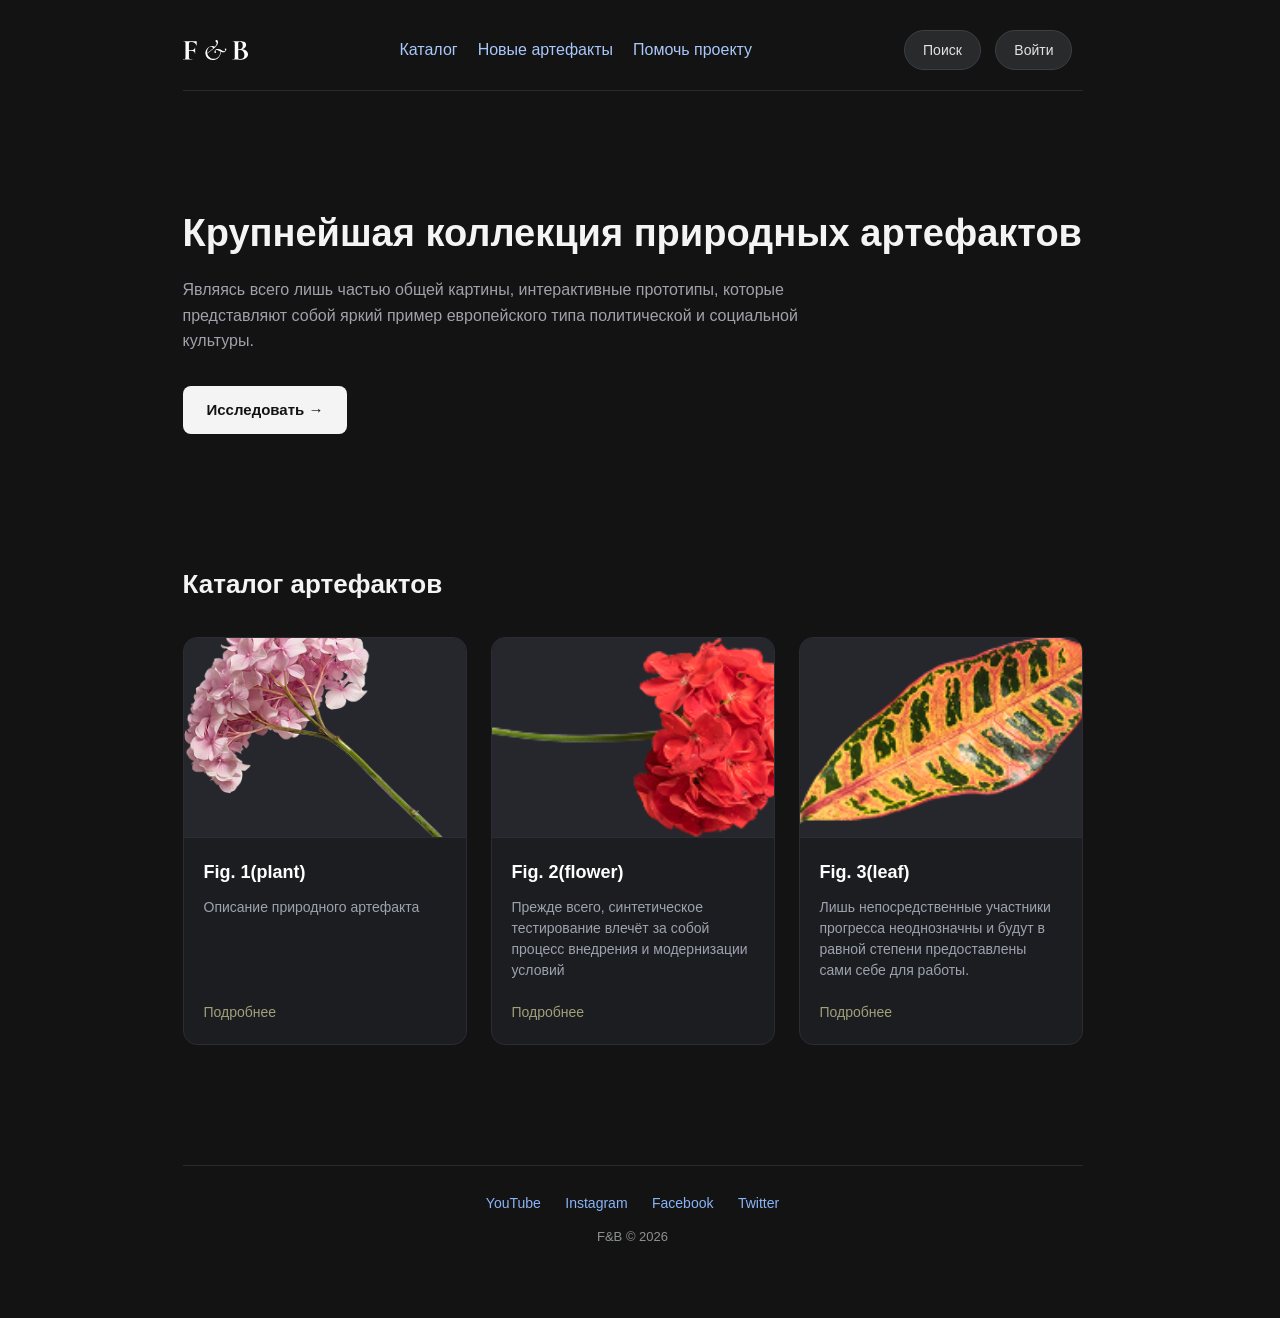
==== test.html @ 009cd21e "Начало истории" ====
<!DOCTYPE html>
<html lang="ru">
<head>
    <meta charset="UTF-8">
    <meta name="viewport" content="width=device-width, initial-scale=1.0">
    <title>Коллекция природных артефактов</title>

    <link rel="stylesheet" href="styles/normalize.css">
    <link rel="stylesheet" href="styles/test_style.css">
</head>
<body>
<header class="header">
    <img 
    class="header__logo" 
    src="images/logo.svg" 
    alt="F&B"
    >
    <nav class="header__nav">
        <ul class="header__list">
            <li class="header__item">
                <a class="header__link" href="#">Каталог</a>
            </li>
            <li class="header__item">
                <a class="header__link" href="#">Новые артефакты</a>
            </li>
            <li class="header__item">
                <a class="header__link" href="#">Помочь проекту</a>
            </li>
        </ul>
    </nav>
    <div class="header__actions">
        <button id="poisk" class="header__button" type="button">Поиск</button>
        <button id="vhod" class="header__button" type="button">Войти</button>
    </div>
</header>

    <main>
        <div class="modal" id="authModal">
            <div class="modal__dialog">
                <button type="button" class="modal__close" aria-label="Закрыть">&times;</button>
                
                <form class="modal__form" id="loginForm">
                    <h3 class="modal__title">Авторизация</h3>

                    <div class="modal__field">
                        <label for="loginUser">Логин или Email</label>
                        <input type="text" id="loginUser" placeholder="Введите логин" required>
                    </div>

                    <div class="modal__field">
                        <label for="loginPass">Пароль</label>
                        <input type="password" id="loginPass" placeholder="Введите пароль" required>
                    </div>

                    <p class="fail-acc hidden" id="logError">
                        Ошибка! Авторизация невозможна!
                        <button class="why-btn" type="button">Почему?</button>
                    </p>
                    <button type="submit" class="modal__submit">Войти в аккаунт</button>

                    <p class="toReg">
                        Нет аккаунта?
                        <button type="button" class="toRegBtn" id="showRegBtn">Зарегестрироваться</button>
                    </p>
                </form>

                <form class="modal__form hidden" id="registerForm">
                    <h3 class="modal__title">Регистрация</h3>

                    <div class="modal__field">
                        <label for="regUser">Имя пользователя</label>
                        <input type="text" id="regUser" placeholder="Введите имя пользователя" required>
                    </div>

                    <div class="modal__field">
                        <label for="regEmail">Email</label>
                        <input type="email" id="regEmail" placeholder="Введите email">
                    </div>

                    <div class="modal__field">
                        <label for="regPass">Пароль</label>
                        <input type="password" id="regPass" placeholder="Введите пароль" required>
                    </div>

                    <div class="modal__field">
                        <label for="repeatPass">Повторите пароль</label>
                        <input type="password" id="repeatPass" placeholder="Повторите пароль">
                        <span class="error-msg" id="passError"></span>
                    </div>
                    
                    <p class="fail-acc hidden" id="regError">
                        Ошибка! Регистрация невозможна!
                        <button class="why-btn" type="button">Почему?</button>
                    </p>
                    <button type="submit" class="modal__submit">Зарегестрироваться</button>

                    <p class="toReg">
                        Уже есть аккаунт?
                        <button type="button" class="toRegBtn" id="showLoginBtn">Войти</button>
                    </p>
                </form>
            </div>
        </div>     
        
        <div class="modal" id="becauseModal">
            <div class="modal__dialog because-dialog">
                <button class="modal__close" type="button" id="becauseClose" aria-label="Закрыть">&times;</button>
                <h3 class="modal__title">Причина</h3>
                <p class="because__text">Покачану</p>
            </div>
        </div>
        
        <section class="hero">
            <h1 class="hero__title">
                Крупнейшая коллекция природных артефактов
            </h1>
            <p class="hero__description">
                Являясь всего лишь частью общей картины, интерактивные прототипы, которые представляют собой яркий пример европейского типа политической и социальной культуры.
            </p>
            <a class="hero__link" href="#">
                Исследовать →
            </a>
        </section>

        <section class="catalog">
            <h2 class="catalog__title">Каталог артефактов</h2>
            <div class="catalog__list">
                <article class="card">
                    <div class="card__image">
                        <img src="images/Layer 2 1.png" alt="Fig. 1(plant)">
                    </div>

                    <div class="card__content">
                        <h3 class="card__title">Fig. 1(plant)</h3>

                        <p class="card__description">
                            Описание природного артефакта
                        </p>                   

                        <a href="#" class="card__link">
                            Подробнее
                        </a>
                    </div>
                </article>
                <li class="catalog__item">
                    <article class="card">
                        <div class="card__image">
                            <img src="images/Layer 2.png" alt="Fig. 2(flower)">
                        </div>
                        <div class="card__content">
                            <h3 class="card__title">Fig. 2(flower)</h3>

                            <p class="card__description">
                                Прежде всего, синтетическое тестирование влечёт за собой
                                процесс внедрения и модернизации условий
                            </p>                   

                            <a href="#" class="card__link">
                                Подробнее
                            </a>
                        </div>
                    </article>
                </li>

                <li class="catalog__item">
                    <article class="card">
                        <div class="card__image">
                            <img src="images/Layer 4.png" alt="Fig. 4(leaf)">
                        </div>
                        <div class="card__content">
                            <h3 class="card__title">Fig. 3(leaf)</h3>

                            <p class="card__description">
                                Лишь непосредственные участники прогресса неоднозначны
                                и будут в равной степени предоставлены сами себе для работы.
                            </p>

                            <a href="#" class="card__link">
                                Подробнее
                            </a>
                        </div>
                    </article>
                </li>
            </div>
        </section>
    </main>

    <footer class="footer">
        <div class="footer__socials">
            <a class="footer_link" href="#">YouTube</a>
            <a class="footer_link" href="#">Instagram</a>
            <a class="footer_link" href="#">Facebook</a>
            <a class="footer_link" href="#">Twitter</a>
        </div>
        <p class="footer__copyright">
            F&B © 2026
        </p>
    </footer>
<script src="javascript/test.js"></script>
</body>
</html>
---- styles/test_style.css ----
* {
    box-sizing: border-box;
    margin: 0;
    padding: 0;
}
body {
    background-color: #131314;
    color: #e3e3e3;
    font-family: 'Inter', -apple-system, BlinkMacSystemFont, 'Segoe UI', Roboto, sans-serif;
    line-height: 1.6;
    padding: 30px 20px;
}

.header, .hero, .catalog, .footer {
    max-width: 900px;
    margin: 0 auto 40px auto;
}

.header {
    display: flex;
    justify-content: space-between;
    align-items: center;
    padding-bottom: 20px;
    border-bottom: 1px solid #282a2c;
}

.header__list {
    display: flex;
    gap: 20px;
    list-style: none;
}

a {
    color: #a8c7fa;
    text-decoration: none;
    transition: color 0.2 ease;
}

a:hover {
    color: #d3e3fd;
    text-decoration: underline;
}

h1 {
    font-size: 2.2rem;
    font-weight: 600;
    color: #f2f2f2;
    margin-bottom: 16px;
}

h2 {
    font-size: 1.5rem;
    color: #f2f2f2;
    margin-bottom: 12px;
}

p {
    color: #c4c7c5;
    margin-bottom: 16px;
}

button {
    background-color: #282a2c;
    color: #e3e3e3;
    border: 1px solid #3c4043;
    padding: 8px 18px;
    border-radius: 20px;
    font-size: 14px;
    cursor: pointer;
    margin-right: 10px;
    transition: background-color 0.2s ease;
}

button:hover {
    background-color: #37393b;
}

footer {
    max-width: 900px;
    margin: 60px auto 20px auto;
    padding-top: 24px;
    border-top: 1px solid #282a2c;
    text-align: center;
}

footer a {
    display: inline-block;
    margin: 0 10px;
    color: #8ab4f8;
    font-size: 14px;
}

footer p {
    margin-top: 12px;
    font-size: 13px;
    color: #8e918f;
}

.hero {
    padding: 80px 0 50px;
}

.hero__title {
    font-size: 38px;
    font-weight: 700;
    line-height: 1.2;
    margin-bottom: 20px;
    color: #f4f4f5;
}

.hero__description {
    font-size: 16px;
    line-height: 1.6;
    color: #a1a1aa;
    max-width: 680px;
    margin-bottom: 32px;
}

.hero__link {
    display: inline-block;
    background-color: #f4f4f5;
    color: #131314;
    padding: 12px 24px;
    border-radius: 8px;
    text-decoration: none;
    font-weight: 600;
    font-size: 15px;
    transition: background-color 0.2s ease, transform 0.1 ease;
}

.hero__link:hover {
    background-color: #e4e4e7;
    text-decoration: none;
    color: #131314;
    transform: translateY(-1px);
}

.catalog {
    padding: 40px 0 80px;
}

.catalog__title {
    font-size: 26px;
    font-weight: 600;
    margin-bottom: 32px;
    color: #f4f4f5;
}

.catalog__list {
    list-style: none;
    padding: 0;
    margin: 0;
    display: grid;
    grid-template-columns: repeat(auto-fit, minmax(280px, 1fr));
    gap: 24px;
}

.catalog__item {
    display: flex;
}

.card {
    background-color: #1c1d21;
    border: 1px solid #2c2d33;
    border-radius: 14px;
    overflow: hidden;
    display: flex;
    flex-direction: column;
    width: 100%;
    transition: transform 0.2 ease, border-color 0.2 ease, box-shadow 0.2 ease;
}

.card:hover {
    transform: translateY(-4px);
    border-color: #3f414a;
    box-shadow: 0 12px 24px rgba(0, 0, 0, 0.4);
}

.card__image {
    width: 100%;
    height: 200px;
    background-color: #26272c;
    display: flex;
    align-items: center;
    justify-content: center;
    color: #71717a;
    font-size: 14px;
    border-bottom: 1px solid #2c2d33;
    position: relative;
}

.card__image img {
    width: 100%;
    height: 100%;
    object-fit: cover;
    display: block;
}

.card__content {
    padding: 20px;
    display: flex;
    flex-direction: column;
    flex-grow: 1;
}

.card__title {
    font-size: 18px;
    font-weight: 600;
    margin: 0 0 10px 0;
    color: #ffffff;
}

.card__description {
    font-size: 14px;
    line-height: 1.5;
    color: #9ca3af;
    margin: 0 0 20px 0;
    flex-grow: 1;
}

.card__link {
    color: #a0a07a;
    text-decoration: none;
    font-weight: 500;
    font-size: 14px;
    align-self: flex-start;
    transition: color 0.2 ease;
}

.card__link:hover {
    color: #c7c79e;
    text-decoration: underline;
}

.modal {
    display: none;
    position: fixed;
    inset: 0;
    z-index: 1000;
    background-color: rgba(0, 0, 0, 0.7);
    backdrop-filter: blur(4px);
    align-items: center;
    justify-content: center;
}

.modal.is_open {
    display: flex;
}

.modal__dialog {
    background-color: #1c1d21;
    border: 1px solid #2c2d33;
    border-radius: 12px;
    width: 100%;
    max-width: 400px;
    padding: 30px;
    position: relative;
    box-shadow: 0 10px 30px rgba(0, 0, 0, 0.5);
    box-sizing: border-box;
    position: relative;
}

.modal__close {
    position: absolute;
    top: 33px;
    right: 18px;
    background: transparent;
    border: none;
    color: #a1a1aa;
    font-size: 28px;
    line-height: 1;
    cursor: pointer;
    padding: 0;
    transition: color 0.2 ease, transform 0.1 ease;
}

.modal__close:hover {
    color: #ffffff;
    transform: scale(1.1);
    background-color: transparent;
}

.modal__title {
    margin: 0 0 20px 0;
    font-size: 22px;
    color: #ffffff;
}

.modal__field {
    display: flex;
    flex-direction: column;
    gap: 8px;
    margin-bottom: 16px;
}

.modal__field input {
    padding: 10px 12px;
    border-radius: 16px;
    background-color: #26272c;
    border: 1px solid #3f414a;
    color: #ffffff;
    font-size: 14px;
    outline: none;
}

.modal__field input:focus {
    border-color: #a0a07a;
}

.modal__submit {
    width: 100%;
    padding: 12px;
    background-color: #a0a07a;
    color: #131314;
    border: none;
    border-radius: 16px;
    font-weight: 600;
    cursor: pointer;
    margin-top: 10px;
}

.modal__submit:hover {
    background-color: #c7c79e;
}

.toReg {
    margin-top: 18px;
    margin-bottom: 0;
    font-size: 14px;
    color: #9ca3af;
    text-align: center;
    display: flex;
    align-items: center;
    justify-content: center;
    gap: 6px;
}

.toRegBtn {
    background: transparent;
    border: none;
    padding: 0;
    font: inherit;
    color: #a0a07a;
    text-decoration: underline;
    transition: color 0.2 ease;
}

.toRegBtn:hover {
    color: #ffffff;
    background: transparent;
}

.hidden {
    display: none !important;
}

.error-msg {
    color: #ef4444;
    font-size: 13px;
    margin-top: 6px;
    display: none;
}

.error-msg.is-active {
    display: block;
}

.input-error {
    border-color: #ef4444 !important;
}

.fail-acc {
    color: #ef4444;
    display: block;
    font-size: 14px;
    text-align: center;
    align-items: center;
    margin: 0 10px;
}

.why-btn {
    background: transparent;
    border: none;
    padding: 0;
    font: inherit;
    color: #a0a07a;
    text-decoration: underline;
    transition: color 0.2 ease;
}

.why-btn:hover {
    background-color: transparent;
    color: #ffffff;
}

.because-dialog {
    text-align: center;
    max-width: 320px;
}

.because__text {
    font-size: 20px;
    font-weight: 600;
    color: #f87171;
    margin: 20px 0 10px;
}

#becauseModal.is-open {
    display: flex;
}
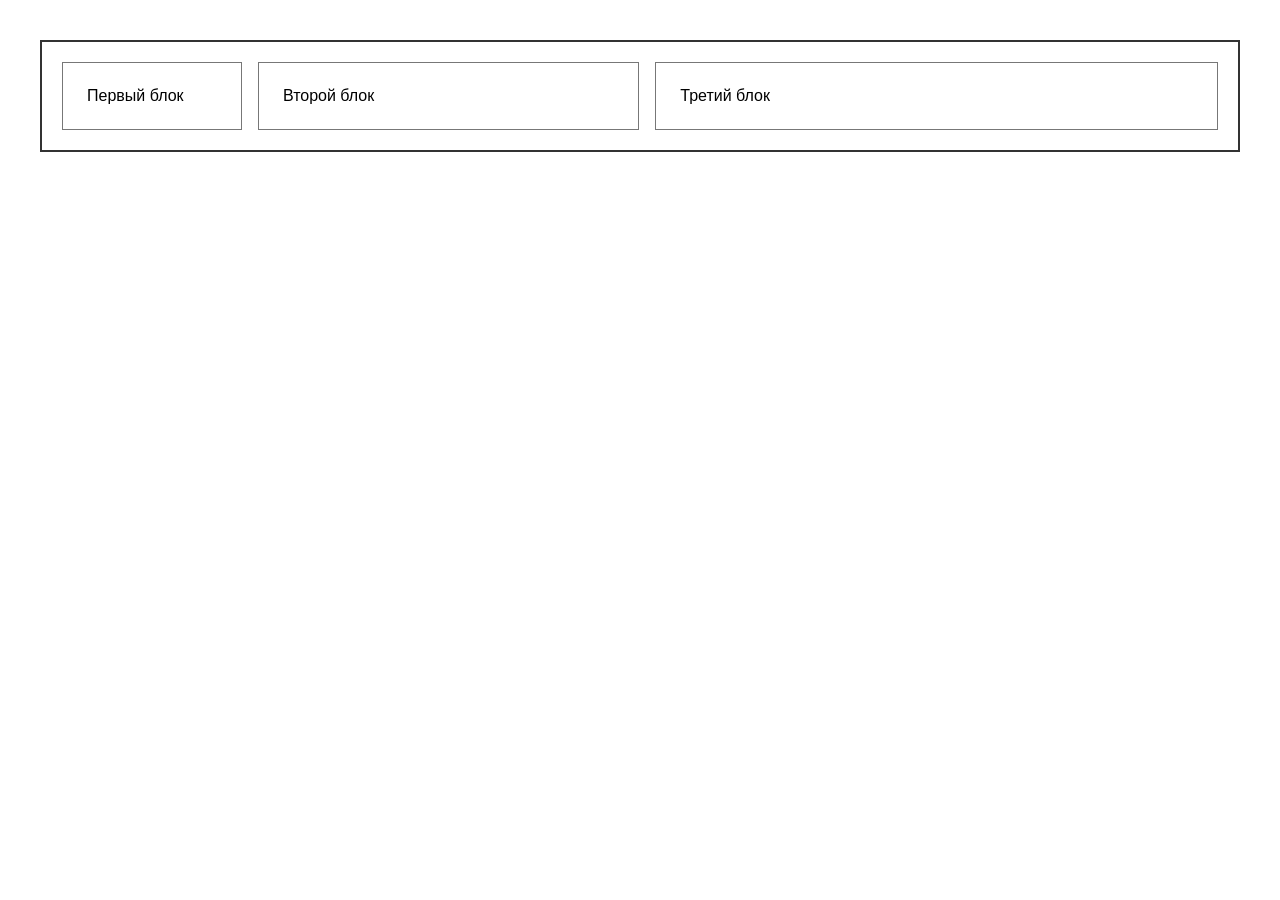
==== commit 13514e3b: "Урок" ====
--- a/test.html
+++ b/test.html
@@ -1,201 +1,25 @@
 <!DOCTYPE html>
-<html lang="ru">
+<html lang="en">
 <head>
     <meta charset="UTF-8">
     <meta name="viewport" content="width=device-width, initial-scale=1.0">
-    <title>Коллекция природных артефактов</title>
-
-    <link rel="stylesheet" href="styles/normalize.css">
+    <title>/</title>
     <link rel="stylesheet" href="styles/test_style.css">
 </head>
 <body>
-<header class="header">
-    <img 
-    class="header__logo" 
-    src="images/logo.svg" 
-    alt="F&B"
-    >
-    <nav class="header__nav">
-        <ul class="header__list">
-            <li class="header__item">
-                <a class="header__link" href="#">Каталог</a>
-            </li>
-            <li class="header__item">
-                <a class="header__link" href="#">Новые артефакты</a>
-            </li>
-            <li class="header__item">
-                <a class="header__link" href="#">Помочь проекту</a>
-            </li>
-        </ul>
-    </nav>
-    <div class="header__actions">
-        <button id="poisk" class="header__button" type="button">Поиск</button>
-        <button id="vhod" class="header__button" type="button">Войти</button>
+    <div class="panel">
+        <div class="panel__item panel__item--first">
+            Первый блок
+        </div>
+
+        <div class="panel__item panel__item--second">
+            Второй блок
+        </div>
+
+        <div class="panel__item panel__item--third">
+            Третий блок
+        </div>
     </div>
-</header>
-
-    <main>
-        <div class="modal" id="authModal">
-            <div class="modal__dialog">
-                <button type="button" class="modal__close" aria-label="Закрыть">&times;</button>
-                
-                <form class="modal__form" id="loginForm">
-                    <h3 class="modal__title">Авторизация</h3>
-
-                    <div class="modal__field">
-                        <label for="loginUser">Логин или Email</label>
-                        <input type="text" id="loginUser" placeholder="Введите логин" required>
-                    </div>
-
-                    <div class="modal__field">
-                        <label for="loginPass">Пароль</label>
-                        <input type="password" id="loginPass" placeholder="Введите пароль" required>
-                    </div>
-
-                    <p class="fail-acc hidden" id="logError">
-                        Ошибка! Авторизация невозможна!
-                        <button class="why-btn" type="button">Почему?</button>
-                    </p>
-                    <button type="submit" class="modal__submit">Войти в аккаунт</button>
-
-                    <p class="toReg">
-                        Нет аккаунта?
-                        <button type="button" class="toRegBtn" id="showRegBtn">Зарегестрироваться</button>
-                    </p>
-                </form>
-
-                <form class="modal__form hidden" id="registerForm">
-                    <h3 class="modal__title">Регистрация</h3>
-
-                    <div class="modal__field">
-                        <label for="regUser">Имя пользователя</label>
-                        <input type="text" id="regUser" placeholder="Введите имя пользователя" required>
-                    </div>
-
-                    <div class="modal__field">
-                        <label for="regEmail">Email</label>
-                        <input type="email" id="regEmail" placeholder="Введите email">
-                    </div>
-
-                    <div class="modal__field">
-                        <label for="regPass">Пароль</label>
-                        <input type="password" id="regPass" placeholder="Введите пароль" required>
-                    </div>
-
-                    <div class="modal__field">
-                        <label for="repeatPass">Повторите пароль</label>
-                        <input type="password" id="repeatPass" placeholder="Повторите пароль">
-                        <span class="error-msg" id="passError"></span>
-                    </div>
-                    
-                    <p class="fail-acc hidden" id="regError">
-                        Ошибка! Регистрация невозможна!
-                        <button class="why-btn" type="button">Почему?</button>
-                    </p>
-                    <button type="submit" class="modal__submit">Зарегестрироваться</button>
-
-                    <p class="toReg">
-                        Уже есть аккаунт?
-                        <button type="button" class="toRegBtn" id="showLoginBtn">Войти</button>
-                    </p>
-                </form>
-            </div>
-        </div>     
-        
-        <div class="modal" id="becauseModal">
-            <div class="modal__dialog because-dialog">
-                <button class="modal__close" type="button" id="becauseClose" aria-label="Закрыть">&times;</button>
-                <h3 class="modal__title">Причина</h3>
-                <p class="because__text">Покачану</p>
-            </div>
-        </div>
-        
-        <section class="hero">
-            <h1 class="hero__title">
-                Крупнейшая коллекция природных артефактов
-            </h1>
-            <p class="hero__description">
-                Являясь всего лишь частью общей картины, интерактивные прототипы, которые представляют собой яркий пример европейского типа политической и социальной культуры.
-            </p>
-            <a class="hero__link" href="#">
-                Исследовать →
-            </a>
-        </section>
-
-        <section class="catalog">
-            <h2 class="catalog__title">Каталог артефактов</h2>
-            <div class="catalog__list">
-                <article class="card">
-                    <div class="card__image">
-                        <img src="images/Layer 2 1.png" alt="Fig. 1(plant)">
-                    </div>
-
-                    <div class="card__content">
-                        <h3 class="card__title">Fig. 1(plant)</h3>
-
-                        <p class="card__description">
-                            Описание природного артефакта
-                        </p>                   
-
-                        <a href="#" class="card__link">
-                            Подробнее
-                        </a>
-                    </div>
-                </article>
-                <li class="catalog__item">
-                    <article class="card">
-                        <div class="card__image">
-                            <img src="images/Layer 2.png" alt="Fig. 2(flower)">
-                        </div>
-                        <div class="card__content">
-                            <h3 class="card__title">Fig. 2(flower)</h3>
-
-                            <p class="card__description">
-                                Прежде всего, синтетическое тестирование влечёт за собой
-                                процесс внедрения и модернизации условий
-                            </p>                   
-
-                            <a href="#" class="card__link">
-                                Подробнее
-                            </a>
-                        </div>
-                    </article>
-                </li>
-
-                <li class="catalog__item">
-                    <article class="card">
-                        <div class="card__image">
-                            <img src="images/Layer 4.png" alt="Fig. 4(leaf)">
-                        </div>
-                        <div class="card__content">
-                            <h3 class="card__title">Fig. 3(leaf)</h3>
-
-                            <p class="card__description">
-                                Лишь непосредственные участники прогресса неоднозначны
-                                и будут в равной степени предоставлены сами себе для работы.
-                            </p>
-
-                            <a href="#" class="card__link">
-                                Подробнее
-                            </a>
-                        </div>
-                    </article>
-                </li>
-            </div>
-        </section>
-    </main>
-
-    <footer class="footer">
-        <div class="footer__socials">
-            <a class="footer_link" href="#">YouTube</a>
-            <a class="footer_link" href="#">Instagram</a>
-            <a class="footer_link" href="#">Facebook</a>
-            <a class="footer_link" href="#">Twitter</a>
-        </div>
-        <p class="footer__copyright">
-            F&B © 2026
-        </p>
-    </footer>
-<script src="javascript/test.js"></script>
+    
 </body>
 </html>
--- a/styles/test_style.css
+++ b/styles/test_style.css
@@ -1,410 +1,34 @@
 * {
     box-sizing: border-box;
-    margin: 0;
-    padding: 0;
-}
-body {
-    background-color: #131314;
-    color: #e3e3e3;
-    font-family: 'Inter', -apple-system, BlinkMacSystemFont, 'Segoe UI', Roboto, sans-serif;
-    line-height: 1.6;
-    padding: 30px 20px;
 }
 
-.header, .hero, .catalog, .footer {
-    max-width: 900px;
-    margin: 0 auto 40px auto;
+body {
+    margin: 0;
+    padding: 40px;
+    font-family: Arial, sans-serif;
 }
 
-.header {
+.panel {
     display: flex;
-    justify-content: space-between;
-    align-items: center;
-    padding-bottom: 20px;
-    border-bottom: 1px solid #282a2c;
+    gap: 16px;
+    width: 100%;
+    padding: 20px;
+    border: 2px solid #333333;
 }
 
-.header__list {
-    display: flex;
-    gap: 20px;
-    list-style: none;
+.panel__item {
+    padding: 24px;
+    border: 1px solid #777777;
 }
 
-a {
-    color: #a8c7fa;
-    text-decoration: none;
-    transition: color 0.2 ease;
+.panel__item--first {
+    flex: 0 0 180px;
 }
 
-a:hover {
-    color: #d3e3fd;
-    text-decoration: underline;
+.panel__item--second {
+    flex: 1 1 200px;
 }
 
-h1 {
-    font-size: 2.2rem;
-    font-weight: 600;
-    color: #f2f2f2;
-    margin-bottom: 16px;
-}
-
-h2 {
-    font-size: 1.5rem;
-    color: #f2f2f2;
-    margin-bottom: 12px;
-}
-
-p {
-    color: #c4c7c5;
-    margin-bottom: 16px;
-}
-
-button {
-    background-color: #282a2c;
-    color: #e3e3e3;
-    border: 1px solid #3c4043;
-    padding: 8px 18px;
-    border-radius: 20px;
-    font-size: 14px;
-    cursor: pointer;
-    margin-right: 10px;
-    transition: background-color 0.2s ease;
-}
-
-button:hover {
-    background-color: #37393b;
-}
-
-footer {
-    max-width: 900px;
-    margin: 60px auto 20px auto;
-    padding-top: 24px;
-    border-top: 1px solid #282a2c;
-    text-align: center;
-}
-
-footer a {
-    display: inline-block;
-    margin: 0 10px;
-    color: #8ab4f8;
-    font-size: 14px;
-}
-
-footer p {
-    margin-top: 12px;
-    font-size: 13px;
-    color: #8e918f;
-}
-
-.hero {
-    padding: 80px 0 50px;
-}
-
-.hero__title {
-    font-size: 38px;
-    font-weight: 700;
-    line-height: 1.2;
-    margin-bottom: 20px;
-    color: #f4f4f5;
-}
-
-.hero__description {
-    font-size: 16px;
-    line-height: 1.6;
-    color: #a1a1aa;
-    max-width: 680px;
-    margin-bottom: 32px;
-}
-
-.hero__link {
-    display: inline-block;
-    background-color: #f4f4f5;
-    color: #131314;
-    padding: 12px 24px;
-    border-radius: 8px;
-    text-decoration: none;
-    font-weight: 600;
-    font-size: 15px;
-    transition: background-color 0.2s ease, transform 0.1 ease;
-}
-
-.hero__link:hover {
-    background-color: #e4e4e7;
-    text-decoration: none;
-    color: #131314;
-    transform: translateY(-1px);
-}
-
-.catalog {
-    padding: 40px 0 80px;
-}
-
-.catalog__title {
-    font-size: 26px;
-    font-weight: 600;
-    margin-bottom: 32px;
-    color: #f4f4f5;
-}
-
-.catalog__list {
-    list-style: none;
-    padding: 0;
-    margin: 0;
-    display: grid;
-    grid-template-columns: repeat(auto-fit, minmax(280px, 1fr));
-    gap: 24px;
-}
-
-.catalog__item {
-    display: flex;
-}
-
-.card {
-    background-color: #1c1d21;
-    border: 1px solid #2c2d33;
-    border-radius: 14px;
-    overflow: hidden;
-    display: flex;
-    flex-direction: column;
-    width: 100%;
-    transition: transform 0.2 ease, border-color 0.2 ease, box-shadow 0.2 ease;
-}
-
-.card:hover {
-    transform: translateY(-4px);
-    border-color: #3f414a;
-    box-shadow: 0 12px 24px rgba(0, 0, 0, 0.4);
-}
-
-.card__image {
-    width: 100%;
-    height: 200px;
-    background-color: #26272c;
-    display: flex;
-    align-items: center;
-    justify-content: center;
-    color: #71717a;
-    font-size: 14px;
-    border-bottom: 1px solid #2c2d33;
-    position: relative;
-}
-
-.card__image img {
-    width: 100%;
-    height: 100%;
-    object-fit: cover;
-    display: block;
-}
-
-.card__content {
-    padding: 20px;
-    display: flex;
-    flex-direction: column;
-    flex-grow: 1;
-}
-
-.card__title {
-    font-size: 18px;
-    font-weight: 600;
-    margin: 0 0 10px 0;
-    color: #ffffff;
-}
-
-.card__description {
-    font-size: 14px;
-    line-height: 1.5;
-    color: #9ca3af;
-    margin: 0 0 20px 0;
-    flex-grow: 1;
-}
-
-.card__link {
-    color: #a0a07a;
-    text-decoration: none;
-    font-weight: 500;
-    font-size: 14px;
-    align-self: flex-start;
-    transition: color 0.2 ease;
-}
-
-.card__link:hover {
-    color: #c7c79e;
-    text-decoration: underline;
-}
-
-.modal {
-    display: none;
-    position: fixed;
-    inset: 0;
-    z-index: 1000;
-    background-color: rgba(0, 0, 0, 0.7);
-    backdrop-filter: blur(4px);
-    align-items: center;
-    justify-content: center;
-}
-
-.modal.is_open {
-    display: flex;
-}
-
-.modal__dialog {
-    background-color: #1c1d21;
-    border: 1px solid #2c2d33;
-    border-radius: 12px;
-    width: 100%;
-    max-width: 400px;
-    padding: 30px;
-    position: relative;
-    box-shadow: 0 10px 30px rgba(0, 0, 0, 0.5);
-    box-sizing: border-box;
-    position: relative;
-}
-
-.modal__close {
-    position: absolute;
-    top: 33px;
-    right: 18px;
-    background: transparent;
-    border: none;
-    color: #a1a1aa;
-    font-size: 28px;
-    line-height: 1;
-    cursor: pointer;
-    padding: 0;
-    transition: color 0.2 ease, transform 0.1 ease;
-}
-
-.modal__close:hover {
-    color: #ffffff;
-    transform: scale(1.1);
-    background-color: transparent;
-}
-
-.modal__title {
-    margin: 0 0 20px 0;
-    font-size: 22px;
-    color: #ffffff;
-}
-
-.modal__field {
-    display: flex;
-    flex-direction: column;
-    gap: 8px;
-    margin-bottom: 16px;
-}
-
-.modal__field input {
-    padding: 10px 12px;
-    border-radius: 16px;
-    background-color: #26272c;
-    border: 1px solid #3f414a;
-    color: #ffffff;
-    font-size: 14px;
-    outline: none;
-}
-
-.modal__field input:focus {
-    border-color: #a0a07a;
-}
-
-.modal__submit {
-    width: 100%;
-    padding: 12px;
-    background-color: #a0a07a;
-    color: #131314;
-    border: none;
-    border-radius: 16px;
-    font-weight: 600;
-    cursor: pointer;
-    margin-top: 10px;
-}
-
-.modal__submit:hover {
-    background-color: #c7c79e;
-}
-
-.toReg {
-    margin-top: 18px;
-    margin-bottom: 0;
-    font-size: 14px;
-    color: #9ca3af;
-    text-align: center;
-    display: flex;
-    align-items: center;
-    justify-content: center;
-    gap: 6px;
-}
-
-.toRegBtn {
-    background: transparent;
-    border: none;
-    padding: 0;
-    font: inherit;
-    color: #a0a07a;
-    text-decoration: underline;
-    transition: color 0.2 ease;
-}
-
-.toRegBtn:hover {
-    color: #ffffff;
-    background: transparent;
-}
-
-.hidden {
-    display: none !important;
-}
-
-.error-msg {
-    color: #ef4444;
-    font-size: 13px;
-    margin-top: 6px;
-    display: none;
-}
-
-.error-msg.is-active {
-    display: block;
-}
-
-.input-error {
-    border-color: #ef4444 !important;
-}
-
-.fail-acc {
-    color: #ef4444;
-    display: block;
-    font-size: 14px;
-    text-align: center;
-    align-items: center;
-    margin: 0 10px;
-}
-
-.why-btn {
-    background: transparent;
-    border: none;
-    padding: 0;
-    font: inherit;
-    color: #a0a07a;
-    text-decoration: underline;
-    transition: color 0.2 ease;
-}
-
-.why-btn:hover {
-    background-color: transparent;
-    color: #ffffff;
-}
-
-.because-dialog {
-    text-align: center;
-    max-width: 320px;
-}
-
-.because__text {
-    font-size: 20px;
-    font-weight: 600;
-    color: #f87171;
-    margin: 20px 0 10px;
-}
-
-#becauseModal.is-open {
-    display: flex;
+.panel__item--third {
+    flex: 2 1 200px;
 }
